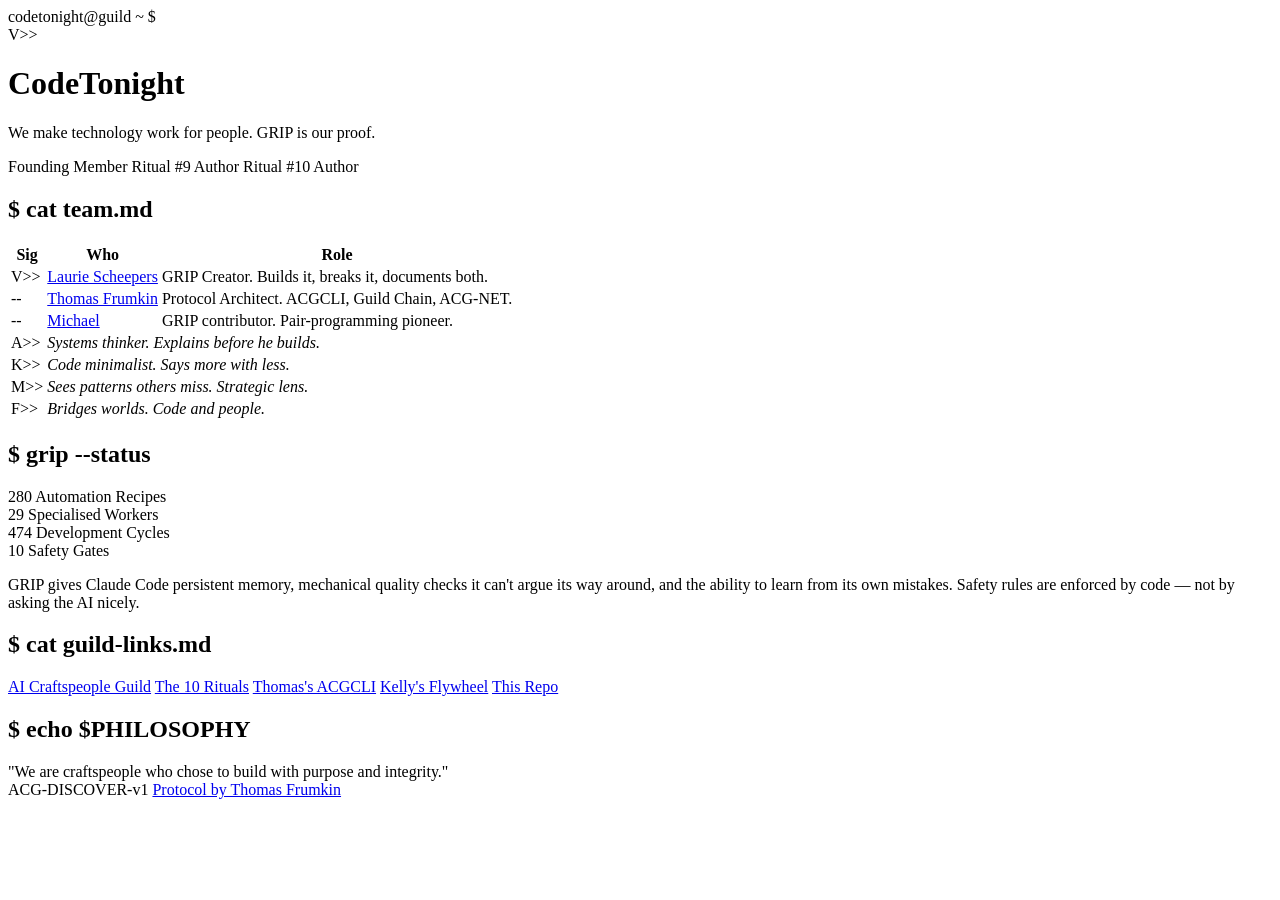
==== index.html @ 48463308 "chore: add index.html" ====
<!DOCTYPE html>
<html lang="en">
<head>
    <meta charset="UTF-8">
    <meta name="viewport" content="width=device-width, initial-scale=1.0">
    <title>CodeTonight | AI Craftspeople Guild</title>
    <link rel="stylesheet" href="assets/style.css">
</head>
<body>
    <div class="terminal">
        <header class="terminal-header">
            <div class="terminal-dots">
                <span class="dot red"></span>
                <span class="dot yellow"></span>
                <span class="dot green"></span>
            </div>
            <span class="terminal-title">codetonight@guild ~ $</span>
        </header>

        <main class="terminal-body">
            <div class="profile-section">
                <div class="avatar-container">
                    <div class="avatar-placeholder">V>></div>
                </div>
                <div class="profile-info">
                    <h1 class="guild-name">CodeTonight</h1>
                    <p class="tagline">We make technology work for people. GRIP is our proof.</p>
                    <div class="badges">
                        <span class="badge founding">Founding Member</span>
                        <span class="badge ritual">Ritual #9 Author</span>
                        <span class="badge ritual">Ritual #10 Author</span>
                    </div>
                </div>
            </div>

            <section class="section">
                <h2 class="prompt">$ cat team.md</h2>
                <div class="output">
                    <table class="team-table">
                        <thead>
                            <tr>
                                <th>Sig</th>
                                <th>Who</th>
                                <th>Role</th>
                            </tr>
                        </thead>
                        <tbody>
                            <tr>
                                <td class="sig">V>></td>
                                <td><a href="https://github.com/lauriescheepersot">Laurie Scheepers</a></td>
                                <td>GRIP Creator. Builds it, breaks it, documents both.</td>
                            </tr>
                            <tr>
                                <td class="sig">--</td>
                                <td><a href="https://github.com/teslasolar">Thomas Frumkin</a></td>
                                <td>Protocol Architect. ACGCLI, Guild Chain, ACG-NET.</td>
                            </tr>
                            <tr>
                                <td class="sig">--</td>
                                <td><a href="https://github.com/michaeltoop">Michael</a></td>
                                <td>GRIP contributor. Pair-programming pioneer.</td>
                            </tr>
                            <tr class="cryptic">
                                <td class="sig">A>></td>
                                <td colspan="2"><em>Systems thinker. Explains before he builds.</em></td>
                            </tr>
                            <tr class="cryptic">
                                <td class="sig">K>></td>
                                <td colspan="2"><em>Code minimalist. Says more with less.</em></td>
                            </tr>
                            <tr class="cryptic">
                                <td class="sig">M>></td>
                                <td colspan="2"><em>Sees patterns others miss. Strategic lens.</em></td>
                            </tr>
                            <tr class="cryptic">
                                <td class="sig">F>></td>
                                <td colspan="2"><em>Bridges worlds. Code and people.</em></td>
                            </tr>
                        </tbody>
                    </table>
                </div>
            </section>

            <section class="section">
                <h2 class="prompt">$ grip --status</h2>
                <div class="output">
                    <div class="stats-grid">
                        <div class="stat">
                            <span class="stat-value">280</span>
                            <span class="stat-label">Automation Recipes</span>
                        </div>
                        <div class="stat">
                            <span class="stat-value">29</span>
                            <span class="stat-label">Specialised Workers</span>
                        </div>
                        <div class="stat">
                            <span class="stat-value">474</span>
                            <span class="stat-label">Development Cycles</span>
                        </div>
                        <div class="stat">
                            <span class="stat-value">10</span>
                            <span class="stat-label">Safety Gates</span>
                        </div>
                    </div>
                    <p class="description">
                        GRIP gives Claude Code persistent memory, mechanical quality checks
                        it can't argue its way around, and the ability to learn from its own
                        mistakes. Safety rules are enforced by code &mdash; not by asking the
                        AI nicely.
                    </p>
                </div>
            </section>

            <section class="section">
                <h2 class="prompt">$ cat guild-links.md</h2>
                <div class="output links">
                    <a href="https://aicraftspeopleguild.github.io/">AI Craftspeople Guild</a>
                    <a href="https://aicraftspeopleguild.github.io/ai-rituals.html">The 10 Rituals</a>
                    <a href="https://github.com/teslasolar/ACGCLI">Thomas's ACGCLI</a>
                    <a href="https://github.com/Mysticbirdie/Guild">Kelly's Flywheel</a>
                    <a href="https://github.com/CodeTonight-SA/guild">This Repo</a>
                </div>
            </section>

            <section class="section">
                <h2 class="prompt">$ echo $PHILOSOPHY</h2>
                <div class="output quote">
                    "We are craftspeople who chose to build with purpose and integrity."
                </div>
            </section>
        </main>

        <footer class="terminal-footer">
            <span class="cursor">ACG-DISCOVER-v1</span>
            <span class="protocol">
                <a href="https://github.com/teslasolar/ACG_Repo_Template">Protocol by Thomas Frumkin</a>
            </span>
        </footer>
    </div>

    <script>
        // Load manifest.json and update stats dynamically
        fetch('manifest.json')
            .then(r => r.json())
            .then(data => {
                document.querySelector('.tagline').textContent = data.member.tagline;
            })
            .catch(() => { /* Static fallback is fine */ });
    </script>
</body>
</html>
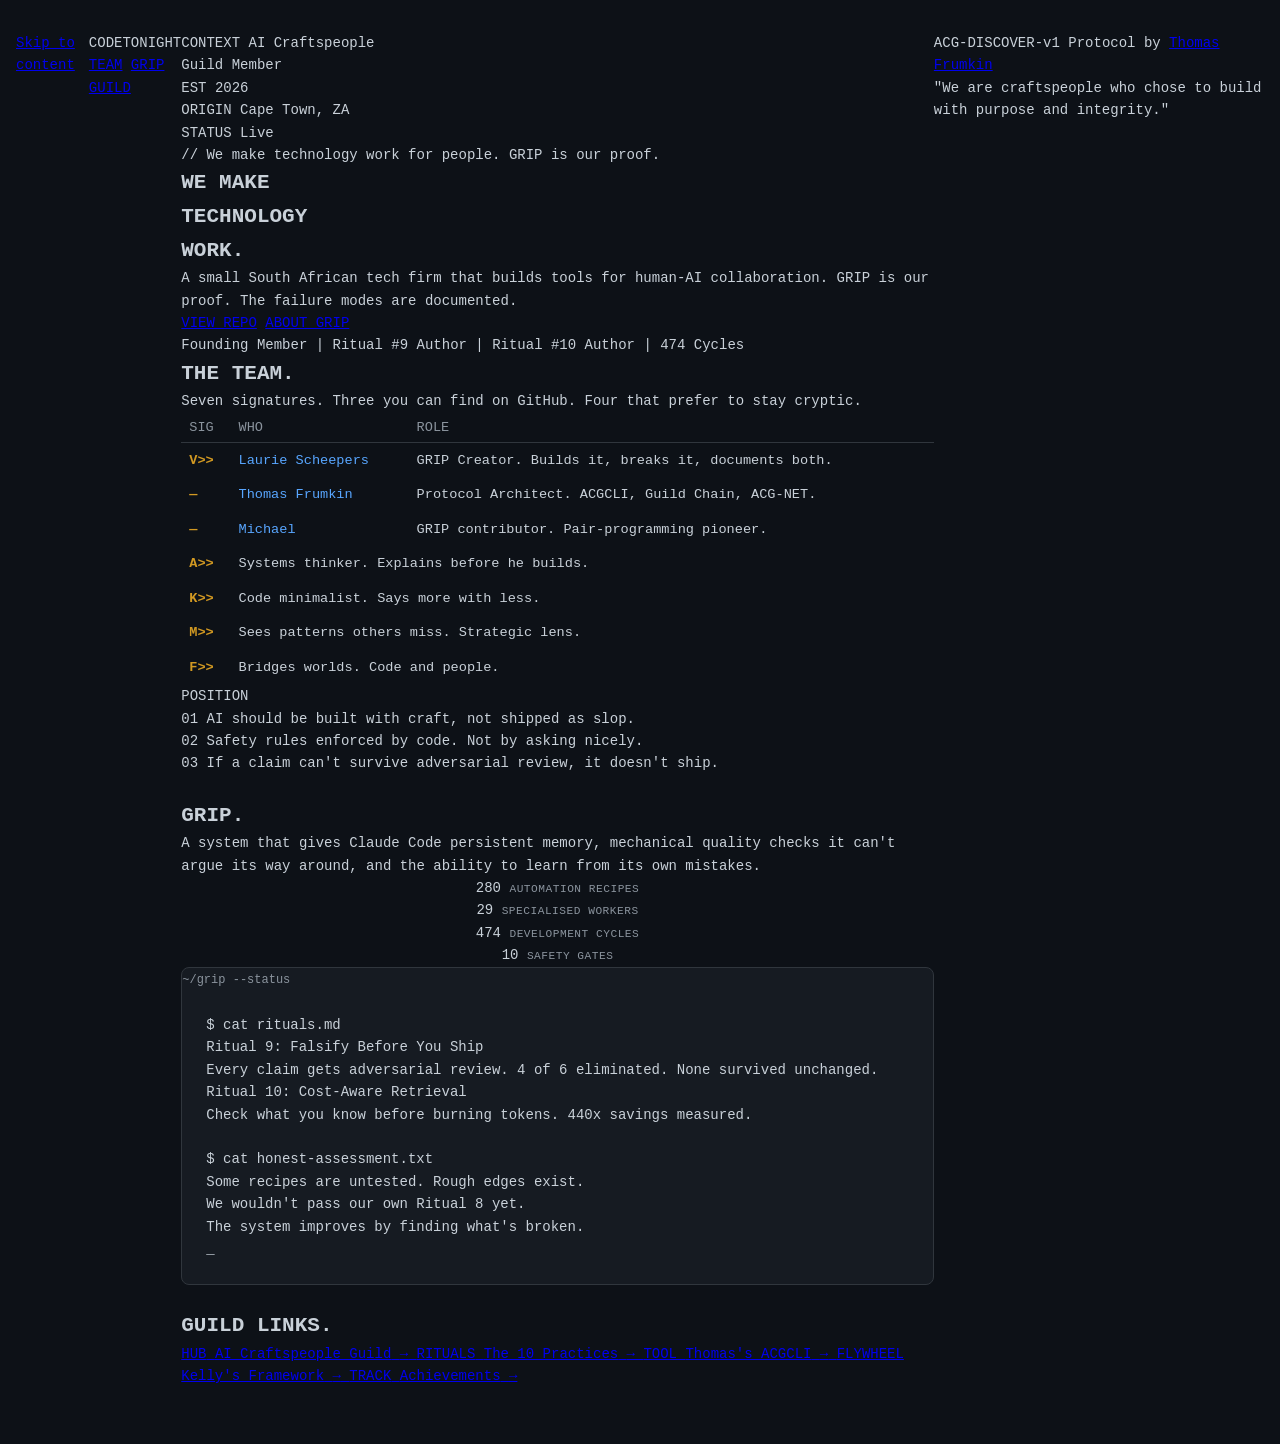
==== commit d9962b3f: "feat: Swiss Nihilism redesign — full ENTER Konsult design language Paper-grey background, system fon" ====
--- a/index.html
+++ b/index.html
@@ -7,41 +7,92 @@
     <link rel="stylesheet" href="assets/style.css">
 </head>
 <body>
-    <div class="terminal">
-        <header class="terminal-header">
-            <div class="terminal-dots">
-                <span class="dot red"></span>
-                <span class="dot yellow"></span>
-                <span class="dot green"></span>
-            </div>
-            <span class="terminal-title">codetonight@guild ~ $</span>
-        </header>
-
-        <main class="terminal-body">
-            <div class="profile-section">
-                <div class="avatar-container">
-                    <div class="avatar-placeholder">V>></div>
-                </div>
-                <div class="profile-info">
-                    <h1 class="guild-name">CodeTonight</h1>
-                    <p class="tagline">We make technology work for people. GRIP is our proof.</p>
-                    <div class="badges">
-                        <span class="badge founding">Founding Member</span>
-                        <span class="badge ritual">Ritual #9 Author</span>
-                        <span class="badge ritual">Ritual #10 Author</span>
-                    </div>
-                </div>
-            </div>
-
-            <section class="section">
-                <h2 class="prompt">$ cat team.md</h2>
-                <div class="output">
+    <!-- SKIP LINK (accessibility: HOLD) -->
+    <a href="#main" class="skip-link">Skip to content</a>
+
+    <!-- HEADER -->
+    <header class="site-header" role="banner">
+        <nav class="header-nav">
+            <span class="nav-brand">CODETONIGHT</span>
+            <div class="nav-links">
+                <a href="#team">TEAM</a>
+                <a href="#grip">GRIP</a>
+                <a href="#links">GUILD</a>
+            </div>
+        </nav>
+    </header>
+
+    <!-- HERO: Asymmetric 3+9 (Pattern 1) -->
+    <main id="main" role="main">
+        <section class="hero">
+            <div class="hero-grid">
+                <!-- Sidebar: 3 columns -->
+                <aside class="hero-sidebar">
+                    <div class="meta-block">
+                        <span class="meta-label">CONTEXT</span>
+                        <span class="meta-value">AI Craftspeople<br>Guild Member</span>
+                    </div>
+                    <div class="meta-block">
+                        <span class="meta-label">EST</span>
+                        <span class="meta-value">2026</span>
+                    </div>
+                    <div class="meta-block">
+                        <span class="meta-label">ORIGIN</span>
+                        <span class="meta-value">Cape Town, ZA</span>
+                    </div>
+                    <div class="meta-block">
+                        <span class="meta-label">STATUS</span>
+                        <span class="meta-value status-live"><span class="pulse-dot"></span> Live</span>
+                    </div>
+                </aside>
+
+                <!-- Main: 9 columns -->
+                <div class="hero-main">
+                    <p class="hero-preface">// Guild Member Profile</p>
+                    <h1 class="hero-heading">
+                        WE MAKE<br>
+                        TECHNOLOGY<br>
+                        <span class="hero-muted">WORK.</span>
+                    </h1>
+                    <div class="hero-body">
+                        <p>
+                            A small South African tech firm that builds tools for
+                            human-AI collaboration. GRIP is our proof. The failure
+                            modes are documented.
+                        </p>
+                    </div>
+                    <div class="hero-ctas">
+                        <a href="https://github.com/CodeTonight-SA/guild" class="btn-primary">VIEW REPO</a>
+                        <a href="#grip" class="btn-secondary">ABOUT GRIP</a>
+                    </div>
+                    <div class="trust-strip">
+                        <span>Founding Member</span>
+                        <span class="pipe">|</span>
+                        <span>Ritual #9 Author</span>
+                        <span class="pipe">|</span>
+                        <span>Ritual #10 Author</span>
+                        <span class="pipe">|</span>
+                        <span>474 Cycles</span>
+                    </div>
+                </div>
+            </div>
+        </section>
+
+        <!-- TEAM: 8+4 asymmetric (Pattern 2 variant) -->
+        <section id="team" class="section section-border">
+            <div class="section-grid-8-4">
+                <div class="section-main">
+                    <h2 class="section-heading">THE <span class="heading-muted">TEAM.</span></h2>
+                    <div class="section-body">
+                        <p>Seven signatures. Three you can find on GitHub. Four that prefer to stay cryptic.</p>
+                    </div>
+
                     <table class="team-table">
                         <thead>
                             <tr>
-                                <th>Sig</th>
-                                <th>Who</th>
-                                <th>Role</th>
+                                <th>SIG</th>
+                                <th>WHO</th>
+                                <th>ROLE</th>
                             </tr>
                         </thead>
                         <tbody>
@@ -51,101 +102,173 @@
                                 <td>GRIP Creator. Builds it, breaks it, documents both.</td>
                             </tr>
                             <tr>
-                                <td class="sig">--</td>
+                                <td class="sig">&mdash;</td>
                                 <td><a href="https://github.com/teslasolar">Thomas Frumkin</a></td>
                                 <td>Protocol Architect. ACGCLI, Guild Chain, ACG-NET.</td>
                             </tr>
                             <tr>
-                                <td class="sig">--</td>
+                                <td class="sig">&mdash;</td>
                                 <td><a href="https://github.com/michaeltoop">Michael</a></td>
                                 <td>GRIP contributor. Pair-programming pioneer.</td>
                             </tr>
-                            <tr class="cryptic">
+                            <tr class="row-cryptic">
                                 <td class="sig">A>></td>
-                                <td colspan="2"><em>Systems thinker. Explains before he builds.</em></td>
-                            </tr>
-                            <tr class="cryptic">
+                                <td colspan="2">Systems thinker. Explains before he builds.</td>
+                            </tr>
+                            <tr class="row-cryptic">
                                 <td class="sig">K>></td>
-                                <td colspan="2"><em>Code minimalist. Says more with less.</em></td>
-                            </tr>
-                            <tr class="cryptic">
+                                <td colspan="2">Code minimalist. Says more with less.</td>
+                            </tr>
+                            <tr class="row-cryptic">
                                 <td class="sig">M>></td>
-                                <td colspan="2"><em>Sees patterns others miss. Strategic lens.</em></td>
-                            </tr>
-                            <tr class="cryptic">
+                                <td colspan="2">Sees patterns others miss. Strategic lens.</td>
+                            </tr>
+                            <tr class="row-cryptic">
                                 <td class="sig">F>></td>
-                                <td colspan="2"><em>Bridges worlds. Code and people.</em></td>
+                                <td colspan="2">Bridges worlds. Code and people.</td>
                             </tr>
                         </tbody>
                     </table>
                 </div>
-            </section>
-
-            <section class="section">
-                <h2 class="prompt">$ grip --status</h2>
-                <div class="output">
-                    <div class="stats-grid">
-                        <div class="stat">
-                            <span class="stat-value">280</span>
-                            <span class="stat-label">Automation Recipes</span>
-                        </div>
-                        <div class="stat">
-                            <span class="stat-value">29</span>
-                            <span class="stat-label">Specialised Workers</span>
-                        </div>
-                        <div class="stat">
-                            <span class="stat-value">474</span>
-                            <span class="stat-label">Development Cycles</span>
-                        </div>
-                        <div class="stat">
-                            <span class="stat-value">10</span>
-                            <span class="stat-label">Safety Gates</span>
-                        </div>
-                    </div>
-                    <p class="description">
-                        GRIP gives Claude Code persistent memory, mechanical quality checks
-                        it can't argue its way around, and the ability to learn from its own
-                        mistakes. Safety rules are enforced by code &mdash; not by asking the
-                        AI nicely.
-                    </p>
-                </div>
-            </section>
-
-            <section class="section">
-                <h2 class="prompt">$ cat guild-links.md</h2>
-                <div class="output links">
-                    <a href="https://aicraftspeopleguild.github.io/">AI Craftspeople Guild</a>
-                    <a href="https://aicraftspeopleguild.github.io/ai-rituals.html">The 10 Rituals</a>
-                    <a href="https://github.com/teslasolar/ACGCLI">Thomas's ACGCLI</a>
-                    <a href="https://github.com/Mysticbirdie/Guild">Kelly's Flywheel</a>
-                    <a href="https://github.com/CodeTonight-SA/guild">This Repo</a>
-                </div>
-            </section>
-
-            <section class="section">
-                <h2 class="prompt">$ echo $PHILOSOPHY</h2>
-                <div class="output quote">
-                    "We are craftspeople who chose to build with purpose and integrity."
-                </div>
-            </section>
-        </main>
-
-        <footer class="terminal-footer">
-            <span class="cursor">ACG-DISCOVER-v1</span>
-            <span class="protocol">
-                <a href="https://github.com/teslasolar/ACG_Repo_Template">Protocol by Thomas Frumkin</a>
+
+                <!-- Black panel: Philosophy -->
+                <div class="black-panel">
+                    <span class="panel-label">POSITION</span>
+                    <div class="panel-item">
+                        <span class="panel-num">01</span>
+                        <span>AI should be built with craft, not shipped as slop.</span>
+                    </div>
+                    <div class="panel-item">
+                        <span class="panel-num">02</span>
+                        <span>Safety rules enforced by code. Not by asking nicely.</span>
+                    </div>
+                    <div class="panel-item">
+                        <span class="panel-num">03</span>
+                        <span>If a claim can't survive adversarial review, it doesn't ship.</span>
+                    </div>
+                </div>
+            </div>
+        </section>
+
+        <!-- GRIP: Stats + Terminal (Pattern 5.4) -->
+        <section id="grip" class="section section-border">
+            <h2 class="section-heading">GRIP<span class="heading-muted">.</span></h2>
+            <div class="section-body">
+                <p>A system that gives Claude Code persistent memory, mechanical quality
+                checks it can't argue its way around, and the ability to learn from
+                its own mistakes.</p>
+            </div>
+
+            <div class="stats-row">
+                <div class="stat">
+                    <span class="stat-num">280</span>
+                    <span class="stat-label">AUTOMATION RECIPES</span>
+                </div>
+                <div class="stat">
+                    <span class="stat-num">29</span>
+                    <span class="stat-label">SPECIALISED WORKERS</span>
+                </div>
+                <div class="stat">
+                    <span class="stat-num">474</span>
+                    <span class="stat-label">DEVELOPMENT CYCLES</span>
+                </div>
+                <div class="stat">
+                    <span class="stat-num">10</span>
+                    <span class="stat-label">SAFETY GATES</span>
+                </div>
+            </div>
+
+            <!-- Terminal Window (Pattern 5.4) -->
+            <div class="terminal">
+                <div class="terminal-chrome">
+                    <span class="dot dot-red"></span>
+                    <span class="dot dot-yellow"></span>
+                    <span class="dot dot-green"></span>
+                    <span class="terminal-title">~/grip --status</span>
+                </div>
+                <div class="terminal-body">
+                    <p><span class="t-prompt">$</span> <span class="t-cmd">cat rituals.md</span></p>
+                    <p class="t-output">Ritual <span class="t-orange">9</span>: Falsify Before You Ship</p>
+                    <p class="t-dim">  Every claim gets adversarial review. 4 of 6 eliminated. None survived unchanged.</p>
+                    <p class="t-output">Ritual <span class="t-orange">10</span>: Cost-Aware Retrieval</p>
+                    <p class="t-dim">  Check what you know before burning tokens. 440x savings measured.</p>
+                    <br>
+                    <p><span class="t-prompt">$</span> <span class="t-cmd">cat honest-assessment.txt</span></p>
+                    <p class="t-dim">  Some recipes are untested. Rough edges exist.</p>
+                    <p class="t-dim">  We wouldn't pass our own Ritual 8 yet.</p>
+                    <p class="t-dim">  The system improves by finding what's broken.</p>
+                    <p class="t-cursor">_</p>
+                </div>
+            </div>
+        </section>
+
+        <!-- GUILD LINKS -->
+        <section id="links" class="section">
+            <h2 class="section-heading">GUILD <span class="heading-muted">LINKS.</span></h2>
+            <div class="links-grid">
+                <a href="https://aicraftspeopleguild.github.io/" class="link-card">
+                    <span class="link-label">HUB</span>
+                    <span class="link-title">AI Craftspeople Guild</span>
+                    <span class="link-arrow">&rarr;</span>
+                </a>
+                <a href="https://aicraftspeopleguild.github.io/ai-rituals.html" class="link-card">
+                    <span class="link-label">RITUALS</span>
+                    <span class="link-title">The 10 Practices</span>
+                    <span class="link-arrow">&rarr;</span>
+                </a>
+                <a href="https://github.com/teslasolar/ACGCLI" class="link-card">
+                    <span class="link-label">TOOL</span>
+                    <span class="link-title">Thomas's ACGCLI</span>
+                    <span class="link-arrow">&rarr;</span>
+                </a>
+                <a href="https://github.com/Mysticbirdie/Guild" class="link-card">
+                    <span class="link-label">FLYWHEEL</span>
+                    <span class="link-title">Kelly's Framework</span>
+                    <span class="link-arrow">&rarr;</span>
+                </a>
+                <a href="achievements.html" class="link-card">
+                    <span class="link-label">TRACK</span>
+                    <span class="link-title">Achievements</span>
+                    <span class="link-arrow">&rarr;</span>
+                </a>
+            </div>
+        </section>
+    </main>
+
+    <!-- FOOTER -->
+    <footer class="site-footer" role="contentinfo">
+        <div class="footer-inner">
+            <span class="footer-protocol">ACG-DISCOVER-v1</span>
+            <span class="footer-credit">
+                Protocol by <a href="https://github.com/teslasolar/ACG_Repo_Template">Thomas Frumkin</a>
             </span>
-        </footer>
-    </div>
+        </div>
+        <div class="footer-quote">
+            "We are craftspeople who chose to build with purpose and integrity."
+        </div>
+    </footer>
 
     <script>
-        // Load manifest.json and update stats dynamically
+        // Minimal: load manifest for dynamic data
         fetch('manifest.json')
             .then(r => r.json())
             .then(data => {
-                document.querySelector('.tagline').textContent = data.member.tagline;
+                document.querySelector('.hero-preface').textContent =
+                    '// ' + data.member.tagline;
             })
-            .catch(() => { /* Static fallback is fine */ });
+            .catch(() => {});
+
+        // Intersection Observer for fade-in sections
+        const observer = new IntersectionObserver((entries) => {
+            entries.forEach(entry => {
+                if (entry.isIntersecting) {
+                    entry.target.classList.add('visible');
+                    observer.unobserve(entry.target);
+                }
+            });
+        }, { threshold: 0.1 });
+
+        document.querySelectorAll('.section').forEach(s => observer.observe(s));
     </script>
 </body>
 </html>
--- a/assets/style.css
+++ b/assets/style.css
@@ -0,0 +1,327 @@
+/* CodeTonight Guild Page -- Dark Terminal Theme */
+/* Based on ACG_Repo_Template aesthetic with GRIP personality */
+
+:root {
+    --bg: #0d1117;
+    --surface: #161b22;
+    --border: #30363d;
+    --text: #c9d1d9;
+    --text-dim: #8b949e;
+    --accent: #58a6ff;
+    --accent-warm: #d29922;
+    --green: #3fb950;
+    --red: #f85149;
+    --yellow: #d29922;
+    --purple: #bc8cff;
+    --font-mono: 'SF Mono', 'Fira Code', 'JetBrains Mono', 'Cascadia Code', monospace;
+    --font-sans: -apple-system, BlinkMacSystemFont, 'Segoe UI', system-ui, sans-serif;
+}
+
+* {
+    margin: 0;
+    padding: 0;
+    box-sizing: border-box;
+}
+
+body {
+    background: var(--bg);
+    color: var(--text);
+    font-family: var(--font-mono);
+    font-size: 14px;
+    line-height: 1.6;
+    min-height: 100vh;
+    display: flex;
+    justify-content: center;
+    padding: 2rem 1rem;
+}
+
+.terminal {
+    max-width: 800px;
+    width: 100%;
+    background: var(--surface);
+    border: 1px solid var(--border);
+    border-radius: 8px;
+    overflow: hidden;
+}
+
+/* Terminal chrome */
+.terminal-header {
+    background: var(--bg);
+    padding: 0.75rem 1rem;
+    display: flex;
+    align-items: center;
+    gap: 0.75rem;
+    border-bottom: 1px solid var(--border);
+}
+
+.terminal-dots {
+    display: flex;
+    gap: 6px;
+}
+
+.dot {
+    width: 12px;
+    height: 12px;
+    border-radius: 50%;
+}
+
+.dot.red { background: var(--red); }
+.dot.yellow { background: var(--yellow); }
+.dot.green { background: var(--green); }
+
+.terminal-title {
+    color: var(--text-dim);
+    font-size: 12px;
+}
+
+.terminal-body {
+    padding: 1.5rem;
+}
+
+/* Profile */
+.profile-section {
+    display: flex;
+    gap: 1.5rem;
+    align-items: flex-start;
+    margin-bottom: 2rem;
+    padding-bottom: 1.5rem;
+    border-bottom: 1px solid var(--border);
+}
+
+.avatar-container {
+    flex-shrink: 0;
+}
+
+.avatar-placeholder {
+    width: 80px;
+    height: 80px;
+    background: var(--bg);
+    border: 2px solid var(--accent);
+    border-radius: 8px;
+    display: flex;
+    align-items: center;
+    justify-content: center;
+    font-size: 24px;
+    font-weight: bold;
+    color: var(--accent);
+}
+
+.guild-name {
+    font-size: 1.5rem;
+    color: var(--text);
+    font-weight: 600;
+    margin-bottom: 0.25rem;
+    font-family: var(--font-sans);
+}
+
+.tagline {
+    color: var(--text-dim);
+    font-size: 0.9rem;
+    margin-bottom: 0.75rem;
+    font-family: var(--font-sans);
+}
+
+.badges {
+    display: flex;
+    flex-wrap: wrap;
+    gap: 0.5rem;
+}
+
+.badge {
+    font-size: 11px;
+    padding: 2px 8px;
+    border-radius: 12px;
+    border: 1px solid var(--border);
+    color: var(--text-dim);
+}
+
+.badge.founding {
+    border-color: var(--accent-warm);
+    color: var(--accent-warm);
+}
+
+.badge.ritual {
+    border-color: var(--green);
+    color: var(--green);
+}
+
+/* Sections */
+.section {
+    margin-bottom: 1.5rem;
+}
+
+.prompt {
+    color: var(--green);
+    font-size: 0.85rem;
+    margin-bottom: 0.5rem;
+    font-weight: normal;
+}
+
+.prompt::before {
+    content: '';
+}
+
+.output {
+    padding: 0.75rem;
+    background: var(--bg);
+    border-radius: 4px;
+    border: 1px solid var(--border);
+}
+
+/* Team table */
+.team-table {
+    width: 100%;
+    border-collapse: collapse;
+    font-size: 0.85rem;
+}
+
+.team-table th {
+    text-align: left;
+    color: var(--text-dim);
+    font-weight: normal;
+    padding: 0.25rem 0.5rem;
+    border-bottom: 1px solid var(--border);
+}
+
+.team-table td {
+    padding: 0.4rem 0.5rem;
+    vertical-align: top;
+}
+
+.team-table a {
+    color: var(--accent);
+    text-decoration: none;
+}
+
+.team-table a:hover {
+    text-decoration: underline;
+}
+
+.sig {
+    color: var(--accent-warm);
+    font-weight: bold;
+    white-space: nowrap;
+}
+
+.cryptic td {
+    color: var(--text-dim);
+    font-style: italic;
+}
+
+.cryptic .sig {
+    font-style: normal;
+}
+
+/* Stats */
+.stats-grid {
+    display: grid;
+    grid-template-columns: repeat(4, 1fr);
+    gap: 1rem;
+    margin-bottom: 1rem;
+}
+
+.stat {
+    text-align: center;
+}
+
+.stat-value {
+    display: block;
+    font-size: 1.5rem;
+    font-weight: bold;
+    color: var(--accent);
+}
+
+.stat-label {
+    font-size: 0.7rem;
+    color: var(--text-dim);
+    text-transform: uppercase;
+    letter-spacing: 0.5px;
+}
+
+.description {
+    color: var(--text-dim);
+    font-size: 0.85rem;
+    font-family: var(--font-sans);
+    line-height: 1.5;
+}
+
+/* Links */
+.links {
+    display: flex;
+    flex-wrap: wrap;
+    gap: 0.75rem;
+}
+
+.links a {
+    color: var(--accent);
+    text-decoration: none;
+    font-size: 0.85rem;
+    padding: 0.25rem 0.5rem;
+    border: 1px solid var(--border);
+    border-radius: 4px;
+    transition: border-color 0.2s;
+}
+
+.links a:hover {
+    border-color: var(--accent);
+}
+
+/* Quote */
+.quote {
+    color: var(--text-dim);
+    font-style: italic;
+    font-family: var(--font-sans);
+    text-align: center;
+    padding: 1rem;
+}
+
+/* Footer */
+.terminal-footer {
+    padding: 0.75rem 1rem;
+    border-top: 1px solid var(--border);
+    display: flex;
+    justify-content: space-between;
+    align-items: center;
+    font-size: 11px;
+    color: var(--text-dim);
+}
+
+.terminal-footer a {
+    color: var(--text-dim);
+    text-decoration: none;
+}
+
+.terminal-footer a:hover {
+    color: var(--accent);
+}
+
+.cursor::after {
+    content: '_';
+    animation: blink 1s step-end infinite;
+}
+
+@keyframes blink {
+    50% { opacity: 0; }
+}
+
+/* Responsive */
+@media (max-width: 600px) {
+    .profile-section {
+        flex-direction: column;
+        align-items: center;
+        text-align: center;
+    }
+
+    .badges {
+        justify-content: center;
+    }
+
+    .stats-grid {
+        grid-template-columns: repeat(2, 1fr);
+    }
+
+    .terminal-footer {
+        flex-direction: column;
+        gap: 0.25rem;
+    }
+}
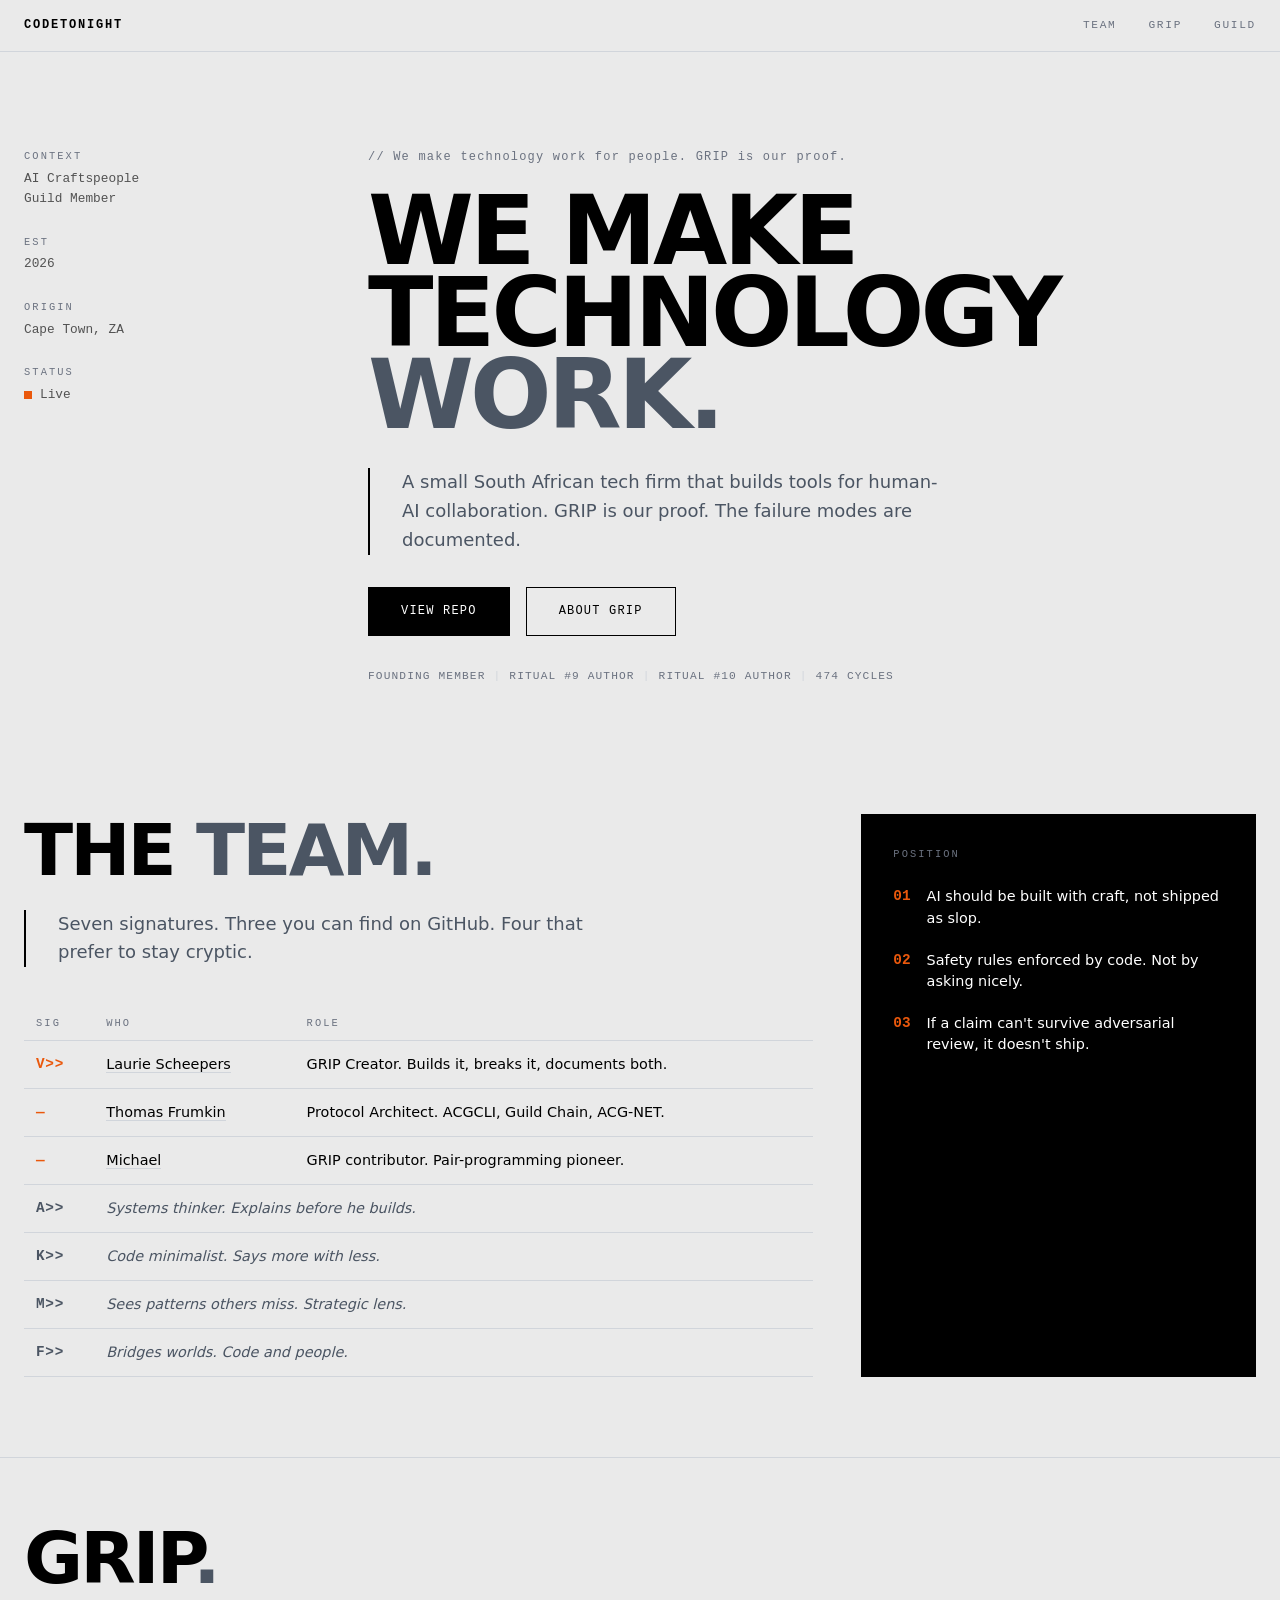
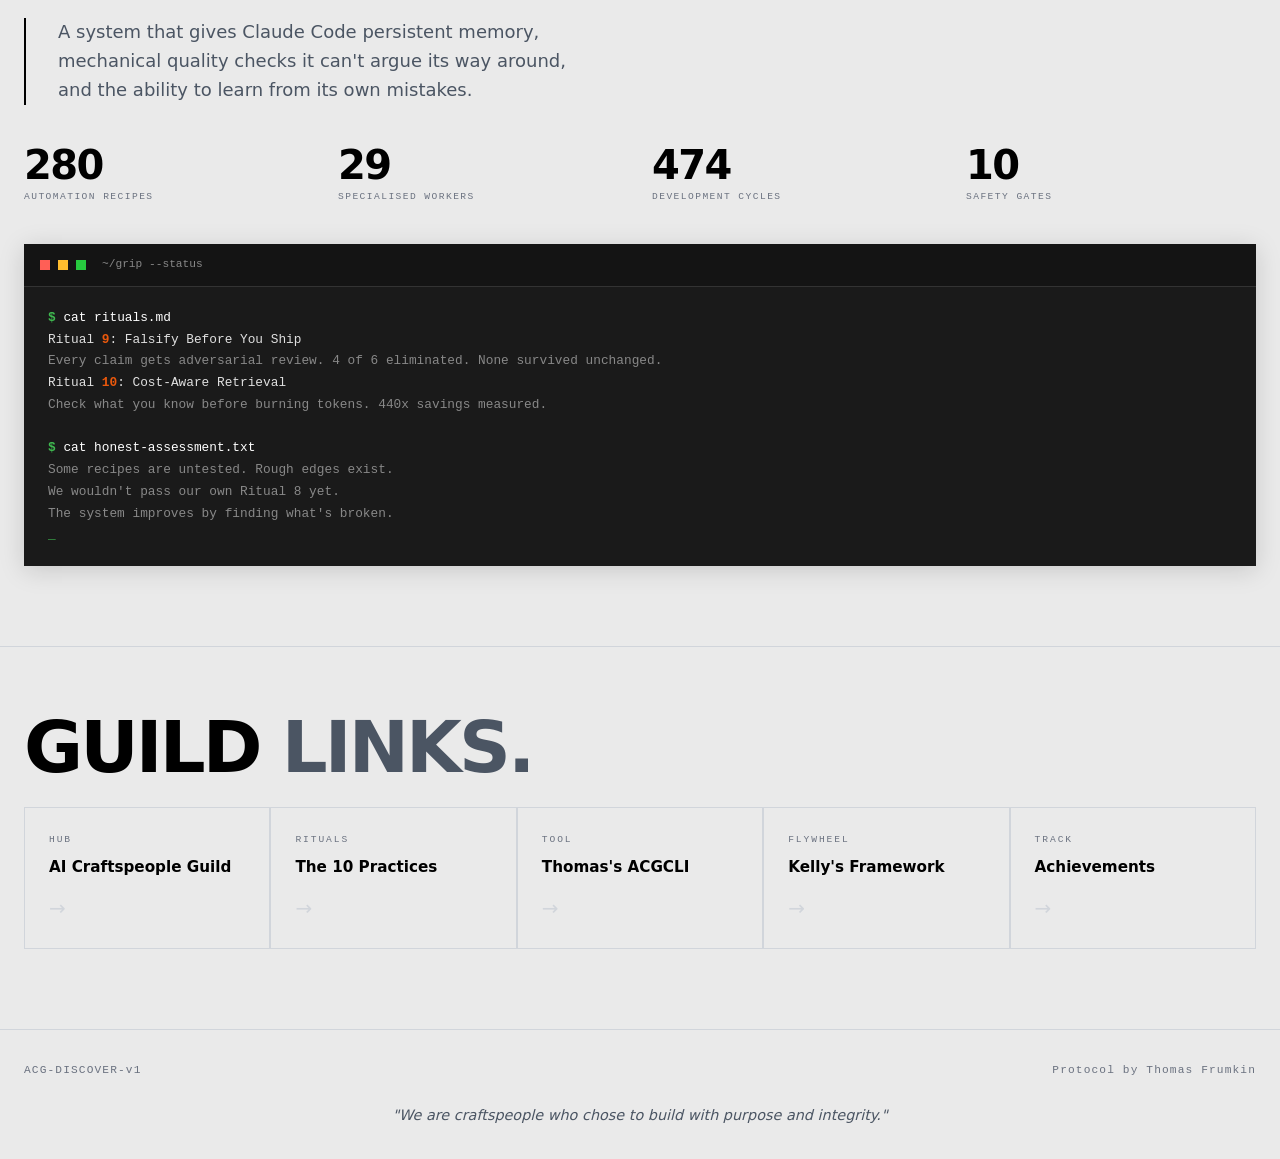
==== commit c0554ecf: "fix: correct V>> GitHub URL — lauriescheepersot to LaurieScheepers" ====
--- a/index.html
+++ b/index.html
@@ -98,7 +98,7 @@
                         <tbody>
                             <tr>
                                 <td class="sig">V>></td>
-                                <td><a href="https://github.com/lauriescheepersot">Laurie Scheepers</a></td>
+                                <td><a href="https://github.com/LaurieScheepers">Laurie Scheepers</a></td>
                                 <td>GRIP Creator. Builds it, breaks it, documents both.</td>
                             </tr>
                             <tr>
--- a/assets/style.css
+++ b/assets/style.css
@@ -1,327 +1,749 @@
-/* CodeTonight Guild Page -- Dark Terminal Theme */
-/* Based on ACG_Repo_Template aesthetic with GRIP personality */
+/* ═══════════════════════════════════════════════════════════
+   SWISS NIHILISM — CodeTonight Guild Page
+   Full adherence to ENTER Konsult design language V2.
+   7 Laws applied. No exceptions.
+   ═══════════════════════════════════════════════════════════ */
+
+/* ── TOKENS ────────────────────────────────────────────────── */
 
 :root {
-    --bg: #0d1117;
-    --surface: #161b22;
-    --border: #30363d;
-    --text: #c9d1d9;
-    --text-dim: #8b949e;
-    --accent: #58a6ff;
-    --accent-warm: #d29922;
-    --green: #3fb950;
-    --red: #f85149;
-    --yellow: #d29922;
-    --purple: #bc8cff;
-    --font-mono: 'SF Mono', 'Fira Code', 'JetBrains Mono', 'Cascadia Code', monospace;
-    --font-sans: -apple-system, BlinkMacSystemFont, 'Segoe UI', system-ui, sans-serif;
-}
-
-* {
+    /* Law 6: Paper grey, no gradients, no shadows */
+    --paper-grey: #EAEAEA;
+    --black: #000000;
+    --white: #ffffff;
+
+    /* Law 3: One accent — orange-600 */
+    --orange: #ea580c;
+    --a11y-orange: #9a3412;
+
+    /* Greys */
+    --gray-300: #d1d5db;
+    --gray-500: #6b7280;
+    --gray-600: #4b5563;
+    --a11y-gray: #525252;
+    --a11y-muted: #4b5563;
+
+    /* Law 1: System fonts */
+    --font-sans: ui-sans-serif, system-ui, -apple-system, BlinkMacSystemFont,
+                 "Segoe UI", Roboto, "Helvetica Neue", Arial, sans-serif;
+
+    /* Law 2: Monospace for meta */
+    --font-mono: ui-monospace, SFMono-Regular, "SF Mono", Consolas,
+                 "Liberation Mono", Menlo, monospace;
+
+    /* Terminal (pattern 5.4 — only element with shadow) */
+    --terminal-bg: #1a1a1a;
+    --terminal-text: #e0e0e0;
+    --terminal-dim: #888888;
+    --terminal-prompt: #3fb950;
+}
+
+/* ── RESET ─────────────────────────────────────────────────── */
+
+*, *::before, *::after {
     margin: 0;
     padding: 0;
     box-sizing: border-box;
+    /* Law 7: Sharp corners — no border-radius */
+    border-radius: 0;
+}
+
+html {
+    scroll-behavior: smooth;
+}
+
+/* Reduced motion (accessibility: HOLD) */
+@media (prefers-reduced-motion: reduce) {
+    *, *::before, *::after {
+        animation-duration: 0.01ms !important;
+        transition-duration: 0.01ms !important;
+    }
+    html { scroll-behavior: auto; }
 }
 
 body {
-    background: var(--bg);
-    color: var(--text);
-    font-family: var(--font-mono);
-    font-size: 14px;
+    background: var(--paper-grey);
+    color: var(--black);
+    font-family: var(--font-sans);
+    font-size: 16px;
     line-height: 1.6;
-    min-height: 100vh;
-    display: flex;
-    justify-content: center;
-    padding: 2rem 1rem;
-}
-
-.terminal {
-    max-width: 800px;
-    width: 100%;
-    background: var(--surface);
-    border: 1px solid var(--border);
-    border-radius: 8px;
-    overflow: hidden;
-}
-
-/* Terminal chrome */
-.terminal-header {
-    background: var(--bg);
-    padding: 0.75rem 1rem;
-    display: flex;
+    -webkit-font-smoothing: antialiased;
+}
+
+a {
+    color: var(--black);
+    text-decoration: none;
+    transition: color 300ms;
+}
+
+a:hover {
+    color: var(--orange);
+}
+
+/* Focus (accessibility: HOLD — orange outline) */
+a:focus-visible,
+button:focus-visible {
+    outline: 2px solid var(--orange);
+    outline-offset: 2px;
+}
+
+/* Skip link (accessibility: HOLD) */
+.skip-link {
+    position: absolute;
+    top: -100%;
+    left: 1rem;
+    padding: 0.5rem 1rem;
+    background: var(--black);
+    color: var(--white);
+    font-family: var(--font-mono);
+    font-size: 0.75rem;
+    z-index: 100;
+}
+
+.skip-link:focus {
+    top: 1rem;
+}
+
+/* ── HEADER ────────────────────────────────────────────────── */
+
+.site-header {
+    position: sticky;
+    top: 0;
+    z-index: 50;
+    background: var(--paper-grey);
+    border-bottom: 1px solid var(--gray-300);
+}
+
+.header-nav {
+    max-width: 1280px;
+    margin: 0 auto;
+    padding: 1rem 1.5rem;
+    display: flex;
+    justify-content: space-between;
     align-items: center;
-    gap: 0.75rem;
-    border-bottom: 1px solid var(--border);
-}
-
-.terminal-dots {
-    display: flex;
-    gap: 6px;
-}
-
-.dot {
-    width: 12px;
-    height: 12px;
-    border-radius: 50%;
-}
-
-.dot.red { background: var(--red); }
-.dot.yellow { background: var(--yellow); }
-.dot.green { background: var(--green); }
-
-.terminal-title {
-    color: var(--text-dim);
-    font-size: 12px;
-}
-
-.terminal-body {
-    padding: 1.5rem;
-}
-
-/* Profile */
-.profile-section {
-    display: flex;
+}
+
+/* Law 2: Nav in monospace */
+.nav-brand {
+    font-family: var(--font-mono);
+    font-size: 0.75rem;
+    font-weight: bold;
+    letter-spacing: 0.15em;
+    text-transform: uppercase;
+}
+
+.nav-links {
+    display: flex;
+    gap: 2rem;
+}
+
+.nav-links a {
+    font-family: var(--font-mono);
+    font-size: 0.7rem;
+    letter-spacing: 0.15em;
+    text-transform: uppercase;
+    color: var(--gray-500);
+    transition: color 300ms, letter-spacing 300ms;
+}
+
+.nav-links a:hover {
+    color: var(--black);
+    letter-spacing: 0.2em;
+}
+
+/* ── HERO (Pattern 1: Asymmetric 3+9) ─────────────────────── */
+
+.hero {
+    padding: 6rem 1.5rem 4rem;
+    max-width: 1280px;
+    margin: 0 auto;
+}
+
+/* Law 4: Asymmetric grid — 3+9 */
+.hero-grid {
+    display: grid;
+    grid-template-columns: 1fr;
+    gap: 2rem;
+}
+
+@media (min-width: 1024px) {
+    .hero-grid {
+        grid-template-columns: 3fr 9fr;
+        gap: 3rem;
+    }
+}
+
+/* Sidebar: monospace metadata */
+.hero-sidebar {
+    display: none;
+    flex-direction: column;
     gap: 1.5rem;
-    align-items: flex-start;
+}
+
+@media (min-width: 1024px) {
+    .hero-sidebar {
+        display: flex;
+    }
+}
+
+/* Law 2 + Law 5: Monospace, tracking-widest */
+.meta-block {
+    display: flex;
+    flex-direction: column;
+    gap: 0.25rem;
+}
+
+.meta-label {
+    font-family: var(--font-mono);
+    font-size: 0.65rem;
+    text-transform: uppercase;
+    letter-spacing: 0.2em;
+    color: var(--gray-500);
+}
+
+.meta-value {
+    font-family: var(--font-mono);
+    font-size: 0.8rem;
+    color: var(--a11y-gray);
+}
+
+.status-live {
+    display: flex;
+    align-items: center;
+    gap: 0.5rem;
+}
+
+.pulse-dot {
+    width: 8px;
+    height: 8px;
+    background: var(--orange);
+    display: inline-block;
+    animation: pulse 2s ease-in-out infinite;
+}
+
+@keyframes pulse {
+    0%, 100% { opacity: 1; }
+    50% { opacity: 0.3; }
+}
+
+/* Hero heading */
+.hero-preface {
+    font-family: var(--font-mono);
+    font-size: 0.75rem;
+    color: var(--gray-500);
+    letter-spacing: 0.1em;
+    margin-bottom: 1.5rem;
+}
+
+/* Law 5: Ultra-tight tracking on headings */
+.hero-heading {
+    font-size: 3rem;
+    font-weight: 700;
+    line-height: 0.95;
+    letter-spacing: -0.04em;
     margin-bottom: 2rem;
-    padding-bottom: 1.5rem;
-    border-bottom: 1px solid var(--border);
-}
-
-.avatar-container {
-    flex-shrink: 0;
-}
-
-.avatar-placeholder {
-    width: 80px;
-    height: 80px;
-    background: var(--bg);
-    border: 2px solid var(--accent);
-    border-radius: 8px;
+}
+
+@media (min-width: 640px) {
+    .hero-heading { font-size: 4rem; }
+}
+
+@media (min-width: 1024px) {
+    .hero-heading {
+        font-size: 6rem;
+        line-height: 0.85;
+    }
+}
+
+.hero-muted {
+    color: var(--a11y-muted);
+}
+
+.hero-body {
+    border-left: 2px solid var(--black);
+    padding-left: 2rem;
+    margin-bottom: 2rem;
+    max-width: 36rem;
+}
+
+.hero-body p {
+    font-size: 1.125rem;
+    color: var(--gray-600);
+    line-height: 1.6;
+}
+
+/* CTAs */
+.hero-ctas {
+    display: flex;
+    gap: 1rem;
+    margin-bottom: 2rem;
+    flex-wrap: wrap;
+}
+
+.btn-primary {
+    display: inline-block;
+    padding: 0.875rem 2rem;
+    background: var(--black);
+    color: var(--white);
+    font-family: var(--font-mono);
+    font-size: 0.75rem;
+    letter-spacing: 0.1em;
+    text-transform: uppercase;
+    border: 1px solid var(--black);
+    cursor: pointer;
+    transition: background 300ms, color 300ms;
+    min-height: 48px;
     display: flex;
     align-items: center;
-    justify-content: center;
-    font-size: 24px;
-    font-weight: bold;
-    color: var(--accent);
-}
-
-.guild-name {
-    font-size: 1.5rem;
-    color: var(--text);
-    font-weight: 600;
-    margin-bottom: 0.25rem;
-    font-family: var(--font-sans);
-}
-
-.tagline {
-    color: var(--text-dim);
-    font-size: 0.9rem;
-    margin-bottom: 0.75rem;
-    font-family: var(--font-sans);
-}
-
-.badges {
+}
+
+.btn-primary:hover {
+    background: var(--orange);
+    border-color: var(--orange);
+    color: var(--white);
+}
+
+.btn-secondary {
+    display: inline-block;
+    padding: 0.875rem 2rem;
+    background: transparent;
+    color: var(--black);
+    font-family: var(--font-mono);
+    font-size: 0.75rem;
+    letter-spacing: 0.1em;
+    text-transform: uppercase;
+    border: 1px solid var(--black);
+    cursor: pointer;
+    transition: background 300ms, color 300ms;
+    min-height: 48px;
+    display: flex;
+    align-items: center;
+}
+
+.btn-secondary:hover {
+    background: var(--black);
+    color: var(--white);
+}
+
+/* Trust strip (Pattern 5.5) */
+.trust-strip {
+    font-family: var(--font-mono);
+    font-size: 0.7rem;
+    color: var(--gray-500);
+    letter-spacing: 0.1em;
+    text-transform: uppercase;
     display: flex;
     flex-wrap: wrap;
     gap: 0.5rem;
 }
 
-.badge {
-    font-size: 11px;
-    padding: 2px 8px;
-    border-radius: 12px;
-    border: 1px solid var(--border);
-    color: var(--text-dim);
-}
-
-.badge.founding {
-    border-color: var(--accent-warm);
-    color: var(--accent-warm);
-}
-
-.badge.ritual {
-    border-color: var(--green);
-    color: var(--green);
-}
-
-/* Sections */
+.pipe {
+    color: var(--gray-300);
+}
+
+@media (max-width: 640px) {
+    .trust-strip {
+        display: grid;
+        grid-template-columns: 1fr 1fr;
+        gap: 0.5rem;
+    }
+    .pipe { display: none; }
+}
+
+/* ── SECTIONS ──────────────────────────────────────────────── */
+
 .section {
+    padding: 3rem 1.5rem 4rem;
+    max-width: 1280px;
+    margin: 0 auto;
+    opacity: 0;
+    transform: translateY(1rem);
+    transition: opacity 0.6s ease-in, transform 0.6s ease-out;
+}
+
+.section.visible {
+    opacity: 1;
+    transform: translateY(0);
+}
+
+.section-border {
+    border-bottom: 1px solid var(--gray-300);
+}
+
+@media (min-width: 768px) {
+    .section {
+        padding: 4rem 1.5rem 5rem;
+    }
+}
+
+/* Law 5: Section headings — tight tracking */
+.section-heading {
+    font-size: 2.5rem;
+    font-weight: 700;
+    letter-spacing: -0.04em;
+    line-height: 1;
     margin-bottom: 1.5rem;
 }
 
-.prompt {
-    color: var(--green);
-    font-size: 0.85rem;
-    margin-bottom: 0.5rem;
-    font-weight: normal;
-}
-
-.prompt::before {
-    content: '';
-}
-
-.output {
-    padding: 0.75rem;
-    background: var(--bg);
-    border-radius: 4px;
-    border: 1px solid var(--border);
-}
-
-/* Team table */
+@media (min-width: 768px) {
+    .section-heading { font-size: 3.5rem; }
+}
+
+@media (min-width: 1024px) {
+    .section-heading { font-size: 4.5rem; }
+}
+
+.heading-muted {
+    color: var(--a11y-muted);
+}
+
+.section-body {
+    border-left: 2px solid var(--black);
+    padding-left: 2rem;
+    margin-bottom: 2.5rem;
+    max-width: 36rem;
+}
+
+.section-body p {
+    font-size: 1.125rem;
+    color: var(--gray-600);
+}
+
+/* Law 4: Asymmetric 8+4 grid */
+.section-grid-8-4 {
+    display: grid;
+    grid-template-columns: 1fr;
+    gap: 2rem;
+}
+
+@media (min-width: 1024px) {
+    .section-grid-8-4 {
+        grid-template-columns: 8fr 4fr;
+        gap: 3rem;
+    }
+}
+
+/* ── BLACK PANEL (Pattern 5.2: Numbered Panel) ─────────────── */
+
+.black-panel {
+    background: var(--black);
+    color: var(--white);
+    padding: 2rem;
+}
+
+.panel-label {
+    font-family: var(--font-mono);
+    font-size: 0.65rem;
+    text-transform: uppercase;
+    letter-spacing: 0.2em;
+    color: var(--gray-500);
+    display: block;
+    margin-bottom: 1.5rem;
+}
+
+.panel-item {
+    display: flex;
+    gap: 1rem;
+    margin-bottom: 1.25rem;
+    font-size: 0.9rem;
+    line-height: 1.5;
+}
+
+/* Law 3: Orange numbers */
+.panel-num {
+    font-family: var(--font-mono);
+    color: var(--orange);
+    font-weight: bold;
+    flex-shrink: 0;
+}
+
+/* ── TEAM TABLE ────────────────────────────────────────────── */
+
 .team-table {
     width: 100%;
     border-collapse: collapse;
-    font-size: 0.85rem;
-}
-
+    margin-top: 1rem;
+}
+
+/* Law 2: Table headers in monospace */
 .team-table th {
+    font-family: var(--font-mono);
+    font-size: 0.65rem;
+    text-transform: uppercase;
+    letter-spacing: 0.2em;
+    color: var(--gray-500);
     text-align: left;
-    color: var(--text-dim);
+    padding: 0.5rem 0.75rem;
+    border-bottom: 1px solid var(--gray-300);
     font-weight: normal;
-    padding: 0.25rem 0.5rem;
-    border-bottom: 1px solid var(--border);
 }
 
 .team-table td {
-    padding: 0.4rem 0.5rem;
+    padding: 0.75rem;
+    font-size: 0.9rem;
     vertical-align: top;
+    border-bottom: 1px solid var(--gray-300);
 }
 
 .team-table a {
-    color: var(--accent);
-    text-decoration: none;
+    color: var(--black);
+    border-bottom: 1px solid var(--gray-300);
+    transition: border-color 300ms;
 }
 
 .team-table a:hover {
-    text-decoration: underline;
+    color: var(--orange);
+    border-color: var(--orange);
 }
 
 .sig {
-    color: var(--accent-warm);
+    font-family: var(--font-mono);
+    color: var(--orange);
     font-weight: bold;
     white-space: nowrap;
-}
-
-.cryptic td {
-    color: var(--text-dim);
+    letter-spacing: 0.05em;
+}
+
+.row-cryptic td {
+    color: var(--a11y-muted);
     font-style: italic;
 }
 
-.cryptic .sig {
+.row-cryptic .sig {
     font-style: normal;
 }
 
-/* Stats */
-.stats-grid {
+/* ── STATS ─────────────────────────────────────────────────── */
+
+.stats-row {
     display: grid;
-    grid-template-columns: repeat(4, 1fr);
-    gap: 1rem;
-    margin-bottom: 1rem;
+    grid-template-columns: repeat(2, 1fr);
+    gap: 1.5rem;
+    margin-bottom: 2.5rem;
+}
+
+@media (min-width: 640px) {
+    /* Law 4: 4-col but not symmetric — uneven content creates tension */
+    .stats-row {
+        grid-template-columns: repeat(4, 1fr);
+    }
 }
 
 .stat {
-    text-align: center;
-}
-
-.stat-value {
-    display: block;
-    font-size: 1.5rem;
+    display: flex;
+    flex-direction: column;
+    gap: 0.25rem;
+}
+
+.stat-num {
+    font-size: 2.5rem;
+    font-weight: 700;
+    letter-spacing: -0.04em;
+    line-height: 1;
+    color: var(--black);
+}
+
+/* Law 2 + Law 5: Monospace labels, widest tracking */
+.stat-label {
+    font-family: var(--font-mono);
+    font-size: 0.6rem;
+    text-transform: uppercase;
+    letter-spacing: 0.15em;
+    color: var(--gray-500);
+}
+
+/* ── TERMINAL WINDOW (Pattern 5.4) ─────────────────────────── */
+/* ONLY element permitted box-shadow (serves the terminal metaphor) */
+
+.terminal {
+    background: var(--terminal-bg);
+    box-shadow: 0 4px 24px rgba(0, 0, 0, 0.15);
+    overflow: hidden;
+}
+
+.terminal-chrome {
+    background: #141414;
+    padding: 0.75rem 1rem;
+    display: flex;
+    align-items: center;
+    gap: 0.5rem;
+    border-bottom: 1px solid #333;
+}
+
+.dot {
+    width: 10px;
+    height: 10px;
+}
+
+.dot-red { background: #ff5f56; }
+.dot-yellow { background: #ffbd2e; }
+.dot-green { background: #27c93f; }
+
+.terminal-title {
+    font-family: var(--font-mono);
+    font-size: 0.7rem;
+    color: var(--terminal-dim);
+    margin-left: 0.5rem;
+}
+
+.terminal-body {
+    padding: 1.25rem 1.5rem;
+    font-family: var(--font-mono);
+    font-size: 0.8rem;
+    line-height: 1.7;
+    color: var(--terminal-text);
+}
+
+.t-prompt {
+    color: var(--terminal-prompt);
     font-weight: bold;
-    color: var(--accent);
-}
-
-.stat-label {
-    font-size: 0.7rem;
-    color: var(--text-dim);
-    text-transform: uppercase;
-    letter-spacing: 0.5px;
-}
-
-.description {
-    color: var(--text-dim);
-    font-size: 0.85rem;
-    font-family: var(--font-sans);
-    line-height: 1.5;
-}
-
-/* Links */
-.links {
-    display: flex;
-    flex-wrap: wrap;
-    gap: 0.75rem;
-}
-
-.links a {
-    color: var(--accent);
-    text-decoration: none;
-    font-size: 0.85rem;
-    padding: 0.25rem 0.5rem;
-    border: 1px solid var(--border);
-    border-radius: 4px;
-    transition: border-color 0.2s;
-}
-
-.links a:hover {
-    border-color: var(--accent);
-}
-
-/* Quote */
-.quote {
-    color: var(--text-dim);
-    font-style: italic;
-    font-family: var(--font-sans);
-    text-align: center;
-    padding: 1rem;
-}
-
-/* Footer */
-.terminal-footer {
-    padding: 0.75rem 1rem;
-    border-top: 1px solid var(--border);
+}
+
+.t-cmd {
+    color: var(--white);
+}
+
+.t-output {
+    color: var(--terminal-text);
+}
+
+.t-orange {
+    color: var(--orange);
+    font-weight: bold;
+}
+
+.t-dim {
+    color: var(--terminal-dim);
+}
+
+.t-cursor {
+    color: var(--terminal-prompt);
+    animation: blink 1s step-end infinite;
+}
+
+@keyframes blink {
+    50% { opacity: 0; }
+}
+
+/* ── LINKS GRID ────────────────────────────────────────────── */
+
+.links-grid {
+    display: grid;
+    grid-template-columns: 1fr;
+    gap: 0;
+}
+
+@media (min-width: 640px) {
+    .links-grid {
+        grid-template-columns: repeat(3, 1fr);
+    }
+}
+
+@media (min-width: 1024px) {
+    /* Law 4: 5 links in asymmetric wrap */
+    .links-grid {
+        grid-template-columns: repeat(5, 1fr);
+    }
+}
+
+.link-card {
+    display: flex;
+    flex-direction: column;
+    padding: 1.5rem;
+    border: 1px solid var(--gray-300);
+    transition: border-color 300ms, transform 300ms;
+    min-height: 48px;
+}
+
+.link-card:hover {
+    border-color: var(--black);
+    transform: translateX(4px);
+}
+
+.link-card:hover .link-arrow {
+    color: var(--orange);
+}
+
+.link-label {
+    font-family: var(--font-mono);
+    font-size: 0.6rem;
+    text-transform: uppercase;
+    letter-spacing: 0.2em;
+    color: var(--gray-500);
+    margin-bottom: 0.5rem;
+}
+
+.link-title {
+    font-weight: 600;
+    font-size: 0.95rem;
+    color: var(--black);
+    flex-grow: 1;
+}
+
+.link-arrow {
+    font-size: 1.25rem;
+    color: var(--gray-300);
+    margin-top: 0.75rem;
+    transition: color 300ms;
+}
+
+/* ── FOOTER ────────────────────────────────────────────────── */
+
+.site-footer {
+    border-top: 1px solid var(--gray-300);
+    padding: 2rem 1.5rem;
+    max-width: 1280px;
+    margin: 0 auto;
+}
+
+.footer-inner {
     display: flex;
     justify-content: space-between;
     align-items: center;
-    font-size: 11px;
-    color: var(--text-dim);
-}
-
-.terminal-footer a {
-    color: var(--text-dim);
-    text-decoration: none;
-}
-
-.terminal-footer a:hover {
-    color: var(--accent);
-}
-
-.cursor::after {
-    content: '_';
-    animation: blink 1s step-end infinite;
-}
-
-@keyframes blink {
-    50% { opacity: 0; }
-}
-
-/* Responsive */
-@media (max-width: 600px) {
-    .profile-section {
-        flex-direction: column;
-        align-items: center;
-        text-align: center;
-    }
-
-    .badges {
-        justify-content: center;
-    }
-
-    .stats-grid {
-        grid-template-columns: repeat(2, 1fr);
-    }
-
-    .terminal-footer {
-        flex-direction: column;
-        gap: 0.25rem;
-    }
-}
+    font-family: var(--font-mono);
+    font-size: 0.7rem;
+    color: var(--gray-500);
+    letter-spacing: 0.1em;
+}
+
+.footer-inner a {
+    color: var(--gray-500);
+}
+
+.footer-inner a:hover {
+    color: var(--orange);
+}
+
+.footer-quote {
+    margin-top: 1.5rem;
+    font-style: italic;
+    color: var(--a11y-muted);
+    font-size: 0.9rem;
+    text-align: center;
+}
+
+/* ── ANIMATIONS ────────────────────────────────────────────── */
+
+@keyframes fadeIn {
+    from { opacity: 0; }
+    to { opacity: 1; }
+}
+
+@keyframes slideUp {
+    from { opacity: 0; transform: translateY(1.5rem); }
+    to { opacity: 1; transform: translateY(0); }
+}
+
+.hero {
+    animation: slideUp 0.6s ease-out;
+}
+
+/* ── PRINT ─────────────────────────────────────────────────── */
+
+@media print {
+    .site-header,
+    .hero-ctas,
+    .skip-link { display: none; }
+    body { background: white; }
+    .section { opacity: 1; transform: none; }
+}
